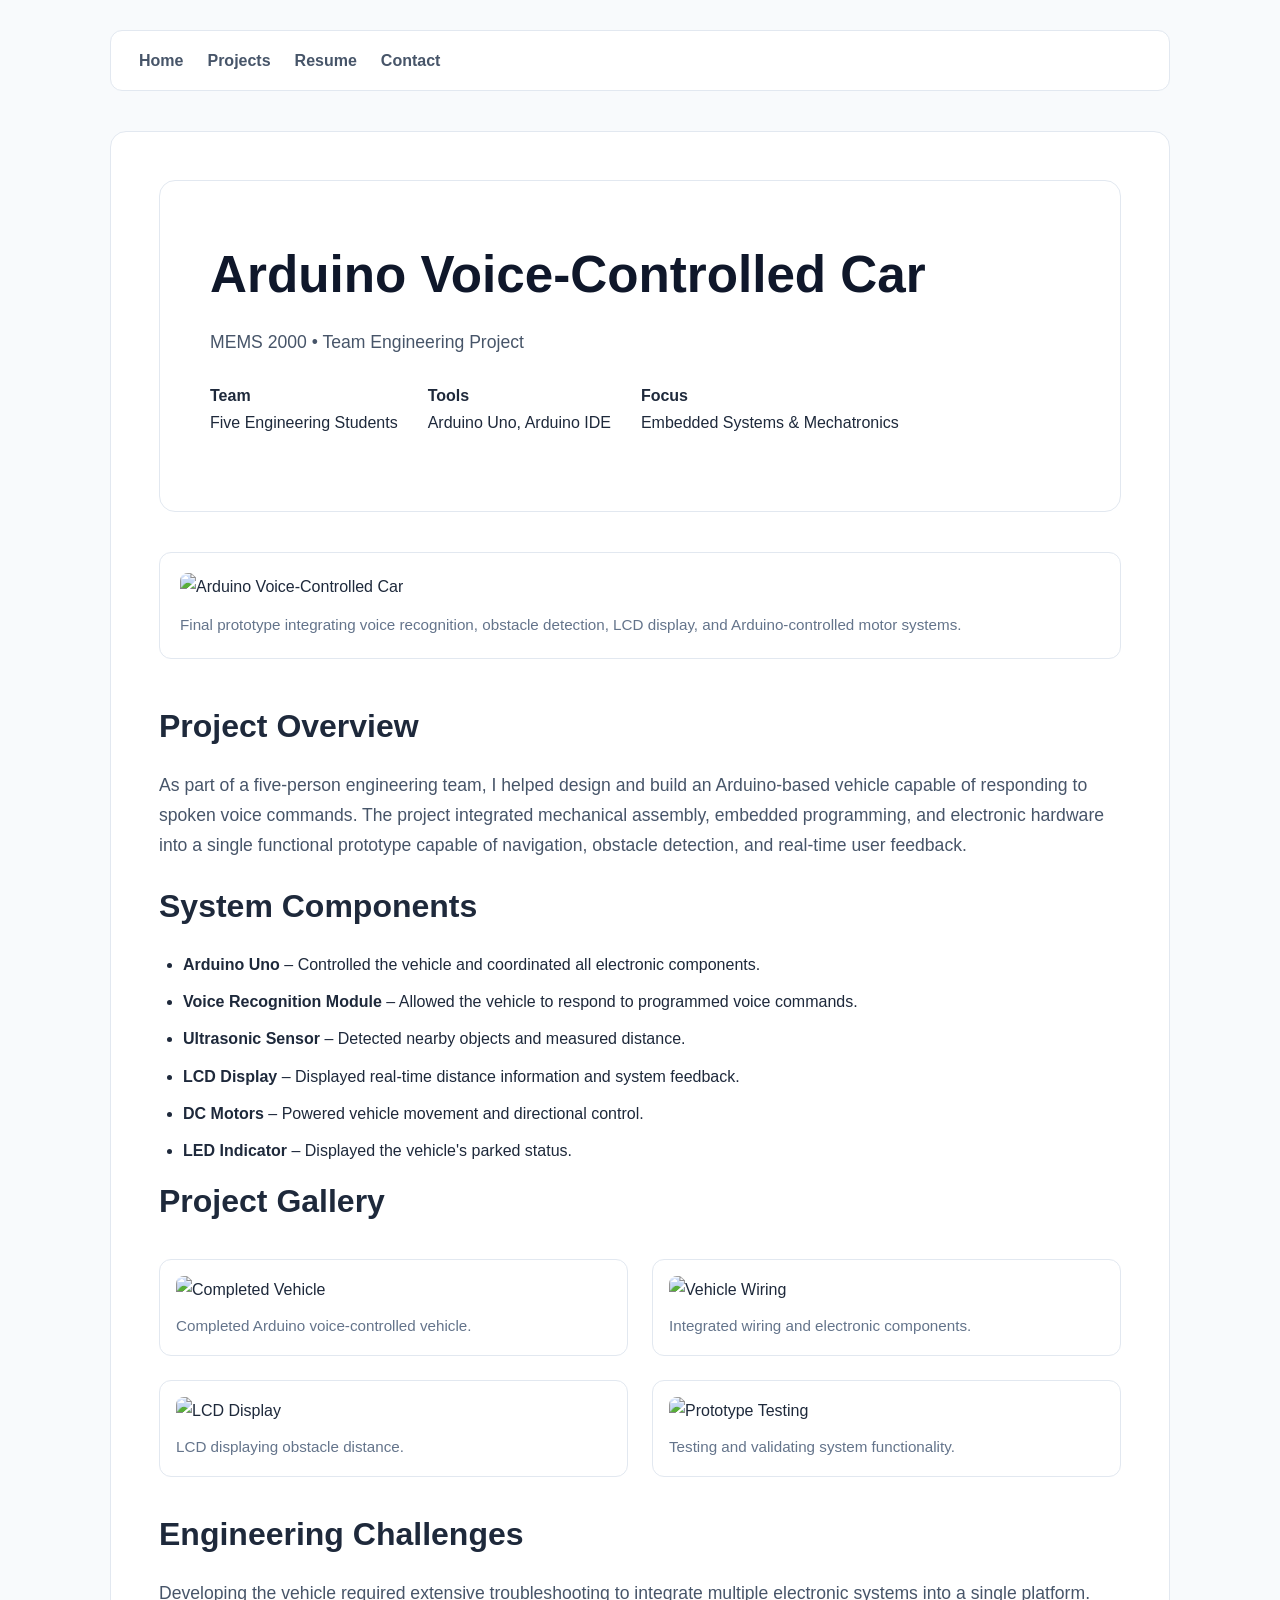
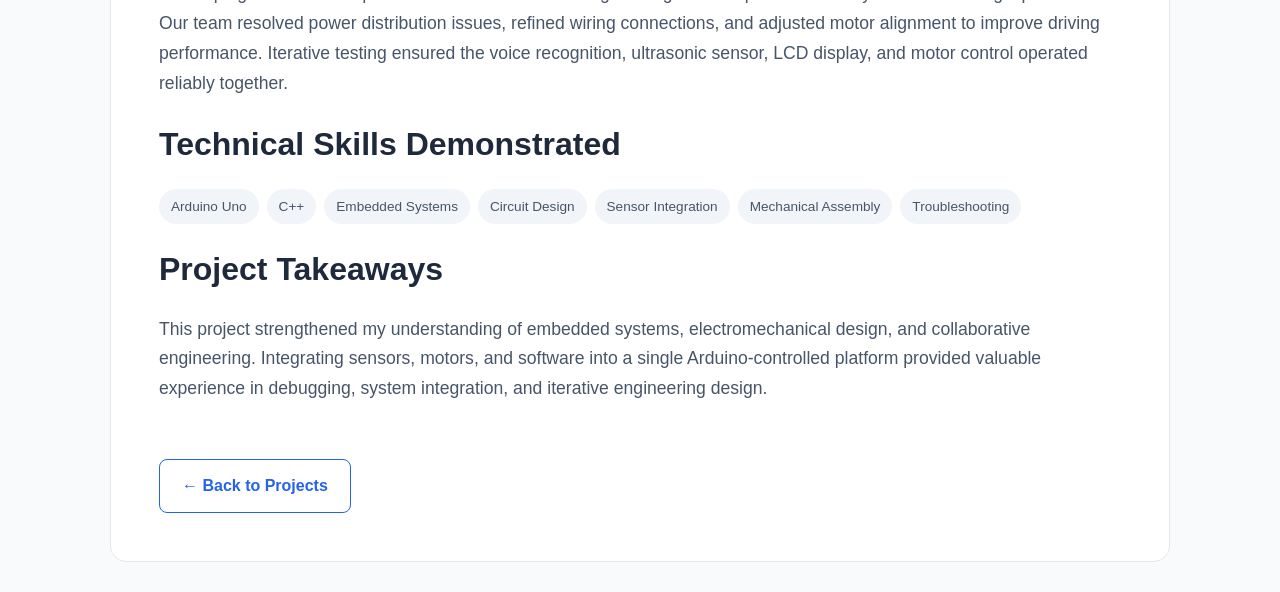
==== arduino-car.html @ a46de6d9 "Add Arduino Voice-Controlled Car project page This HTML file outlines the project details for an Ard" ====
<!DOCTYPE html>
<html lang="en">

<head>
    <meta charset="UTF-8">
    <meta name="viewport" content="width=device-width, initial-scale=1.0">
    <title>Arduino Voice-Controlled Car | Olivia Clemons</title>
    <link rel="stylesheet" href="style.css">
</head>

<body>

<nav>
    <a href="index.html">Home</a>
    <a href="projects.html">Projects</a>
    <a href="resume.html">Resume</a>
    <a href="contact.html">Contact</a>
</nav>

<main class="project-detail">

    <!-- Hero -->
    <section class="hero">

        <h1>Arduino Voice-Controlled Car</h1>

        <p class="subtitle">
            MEMS 2000 • Team Engineering Project
        </p>

        <div class="meta-grid">
            <div>
                <strong>Team</strong><br>
                Five Engineering Students
            </div>

            <div>
                <strong>Tools</strong><br>
                Arduino Uno, Arduino IDE
            </div>

            <div>
                <strong>Focus</strong><br>
                Embedded Systems & Mechatronics
            </div>
        </div>

    </section>

    <!-- Hero Image -->
    <figure class="project-media">
        <img src="images/arduino-car-full.jpg" alt="Arduino Voice-Controlled Car">

        <figcaption>
            Final prototype integrating voice recognition, obstacle detection,
            LCD display, and Arduino-controlled motor systems.
        </figcaption>
    </figure>

    <!-- Overview -->
    <section>

        <h2>Project Overview</h2>

        <p>
            As part of a five-person engineering team, I helped design and build an
            Arduino-based vehicle capable of responding to spoken voice commands.
            The project integrated mechanical assembly, embedded programming, and
            electronic hardware into a single functional prototype capable of
            navigation, obstacle detection, and real-time user feedback.
        </p>

    </section>

    <!-- Components -->

    <section>

        <h2>System Components</h2>

        <ul>
            <li><strong>Arduino Uno</strong> – Controlled the vehicle and coordinated all electronic components.</li>

            <li><strong>Voice Recognition Module</strong> – Allowed the vehicle to respond to programmed voice commands.</li>

            <li><strong>Ultrasonic Sensor</strong> – Detected nearby objects and measured distance.</li>

            <li><strong>LCD Display</strong> – Displayed real-time distance information and system feedback.</li>

            <li><strong>DC Motors</strong> – Powered vehicle movement and directional control.</li>

            <li><strong>LED Indicator</strong> – Displayed the vehicle's parked status.</li>

        </ul>

    </section>

    <!-- Gallery -->

    <section>

        <h2>Project Gallery</h2>

        <div class="project-gallery">

            <figure>
                <img src="images/car1.jpg" alt="Completed Vehicle">
                <figcaption>Completed Arduino voice-controlled vehicle.</figcaption>
            </figure>

            <figure>
                <img src="images/car2.jpg" alt="Vehicle Wiring">
                <figcaption>Integrated wiring and electronic components.</figcaption>
            </figure>

            <figure>
                <img src="images/car3.jpg" alt="LCD Display">
                <figcaption>LCD displaying obstacle distance.</figcaption>
            </figure>

            <figure>
                <img src="images/car4.jpg" alt="Prototype Testing">
                <figcaption>Testing and validating system functionality.</figcaption>
            </figure>

        </div>

    </section>

    <!-- Challenges -->

    <section>

        <h2>Engineering Challenges</h2>

        <p>
            Developing the vehicle required extensive troubleshooting to integrate
            multiple electronic systems into a single platform. Our team resolved
            power distribution issues, refined wiring connections, and adjusted motor
            alignment to improve driving performance. Iterative testing ensured the
            voice recognition, ultrasonic sensor, LCD display, and motor control
            operated reliably together.
        </p>

    </section>

    <!-- Skills -->

    <section>

        <h2>Technical Skills Demonstrated</h2>

        <div class="tags">

            <span class="tag">Arduino Uno</span>
            <span class="tag">C++</span>
            <span class="tag">Embedded Systems</span>
            <span class="tag">Circuit Design</span>
            <span class="tag">Sensor Integration</span>
            <span class="tag">Mechanical Assembly</span>
            <span class="tag">Troubleshooting</span>

        </div>

    </section>

    <!-- Takeaways -->

    <section>

        <h2>Project Takeaways</h2>

        <p>
            This project strengthened my understanding of embedded systems,
            electromechanical design, and collaborative engineering. Integrating
            sensors, motors, and software into a single Arduino-controlled platform
            provided valuable experience in debugging, system integration, and
            iterative engineering design.
        </p>

    </section>

    <br>

    <a class="button outline" href="projects.html">
        ← Back to Projects
    </a>

</main>

</body>
</html>
---- style.css ----
/* ==========================================
   Global Styles
========================================== */

* {
    margin: 0;
    padding: 0;
    box-sizing: border-box;
}

body {
    font-family: -apple-system, BlinkMacSystemFont, "Segoe UI", Roboto, Helvetica, Arial, sans-serif;
    background-color: #f8fafc;
    color: #1e293b;
    line-height: 1.7;
    max-width: 1100px;
    margin: 0 auto;
    padding: 30px 20px;
}

/* ==========================================
   Navigation
========================================== */

nav {
    display: flex;
    gap: 24px;
    align-items: center;
    background: white;
    border: 1px solid #e2e8f0;
    border-radius: 12px;
    padding: 16px 28px;
    margin-bottom: 40px;
}

nav a {
    text-decoration: none;
    color: #475569;
    font-weight: 600;
    transition: 0.2s;
}

nav a:hover,
nav a.active {
    color: #2563eb;
}

/* ==========================================
   Typography
========================================== */

h1 {
    font-size: 3.2rem;
    color: #0f172a;
    margin-bottom: 10px;
}

h2 {
    font-size: 2rem;
    color: #1e293b;
    margin-bottom: 18px;
}

p {
    font-size: 1.1rem;
    color: #475569;
    margin-bottom: 18px;
}

a {
    color: #2563eb;
}

/* ==========================================
   Buttons
========================================== */

.button {
    display: inline-block;
    padding: 12px 22px;
    border-radius: 8px;
    background: #2563eb;
    color: white;
    text-decoration: none;
    font-weight: 600;
    margin-right: 12px;
    margin-top: 10px;
    transition: 0.2s;
}

.button:hover {
    background: #1d4ed8;
    text-decoration: none;
}

.button.outline {
    background: white;
    color: #2563eb;
    border: 1px solid #2563eb;
}

.button.outline:hover {
    background: #eff6ff;
}

/* ==========================================
   Shared Card Layout
========================================== */

.hero,
.about,
.content-card {
    background: white;
    border: 1px solid #e2e8f0;
    border-radius: 16px;
    padding: 48px;
    margin-bottom: 40px;
}

/* ===== Hero ===== */

.hero {
    background: white;
    border: 1px solid #e2e8f0;
    border-radius: 16px;
    padding: 50px;
    margin-bottom: 40px;
}

.hero-content {
    display: grid;
    grid-template-columns: 1fr 280px;
    align-items: center;
    gap: 60px;
}

.hero-text h1 {
    font-size: 3.5rem;
    margin-bottom: 8px;
}

.hero-text h2 {
    color: #2563eb;
    margin-bottom: 10px;
}

.hero-text p {
    margin-bottom: 24px;
}

.hero-buttons {
    display: flex;
    gap: 15px;
    margin-top: 20px;
}

.hero-image {
    display: flex;
    justify-content: center;
    align-items: center;
}

.hero-image img {
    width: 260px;
    height: 260px;
    object-fit: cover;
    border-radius: 16px;       /* square with rounded corners */
    border: 4px solid white;
    box-shadow: 0 12px 30px rgba(0,0,0,.15);
}

/* ==========================================
   About
========================================== */

.about h2 {
    margin-top: 0;
}

/* ==========================================
   Skills
========================================== */

.skills-list {
    list-style: none;
    padding: 0;
}

.skills-list li {
    background: white;
    border: 1px solid #e2e8f0;
    border-radius: 10px;
    padding: 18px 22px;
    margin-bottom: 16px;
    font-size: 1.05rem;
}

/* ==========================================
   Projects
========================================== */

.projects-container {
    display: grid;
    grid-template-columns: repeat(auto-fit, minmax(330px, 1fr));
    gap: 24px;
}

.project-card {
    background: white;
    border: 1px solid #e2e8f0;
    border-radius: 14px;
    overflow: hidden;
    transition: .2s;
}

.project-card:hover {
    transform: translateY(-4px);
    border-color: #2563eb;
    box-shadow: 0 8px 20px rgba(0,0,0,.08);
}

.project-image img {
    width: 100%;
    display: block;
}

.project-content {
    padding: 24px;
}

.project-content h2 {
    font-size: 1.5rem;
    margin-top: 0;
}

.badge {
    display: inline-block;
    background: #dbeafe;
    color: #1d4ed8;
    padding: 5px 10px;
    border-radius: 20px;
    font-size: .8rem;
    font-weight: 600;
    margin-bottom: 12px;
}

.tags {
    display: flex;
    flex-wrap: wrap;
    gap: 8px;
    margin: 18px 0;
}

.tags span,
.tag {
    background: #f1f5f9;
    color: #475569;
    padding: 6px 12px;
    border-radius: 20px;
    font-size: .85rem;
    font-weight: 500;
}

/* ==========================================
   Project Detail
========================================== */

.project-detail {
    background: white;
    border: 1px solid #e2e8f0;
    border-radius: 16px;
    padding: 48px;
}

.meta-grid {
    display: flex;
    flex-wrap: wrap;
    gap: 30px;
    margin: 24px 0;
}

.project-media {
    margin: 40px 0;
    background: white;
    border: 1px solid #e2e8f0;
    border-radius: 12px;
    padding: 20px;
}

.project-media img {
    width: 100%;
    border-radius: 8px;
}

.project-media figcaption {
    margin-top: 12px;
    color: #64748b;
    font-size: .95rem;
}

/* ==========================================
   Gallery
========================================== */

.project-gallery {
    display: grid;
    grid-template-columns: repeat(auto-fit, minmax(320px,1fr));
    gap: 24px;
    margin: 30px 0;
}

.project-gallery figure {
    background: white;
    border: 1px solid #e2e8f0;
    border-radius: 12px;
    padding: 16px;
}

.project-gallery img {
    width: 100%;
    border-radius: 8px;
}

.project-gallery figcaption {
    margin-top: 10px;
    color: #64748b;
    font-size: .95rem;
}

/* ==========================================
   Resume
========================================== */

iframe {
    width: 100%;
    height: 900px;
    border: 1px solid #e2e8f0;
    border-radius: 12px;
}

/* ==========================================
   Lists
========================================== */

ul {
    padding-left: 24px;
}

li {
    margin-bottom: 10px;
}

/* ==========================================
   Mobile
========================================== */

@media (max-width: 768px) {

    body {
        padding: 20px 15px;
    }

    nav {
        justify-content: center;
        flex-wrap: wrap;
    }

    .hero-content {
        flex-direction: column-reverse;
        text-align: center;
    }

    .hero-image img {
        width: 180px;
        height: 180px;
    }

    h1 {
        font-size: 2.4rem;
    }

    h2 {
        font-size: 1.6rem;
    }

    .hero,
    .about,
    .content-card,
    .project-detail {
        padding: 30px;
    }
}
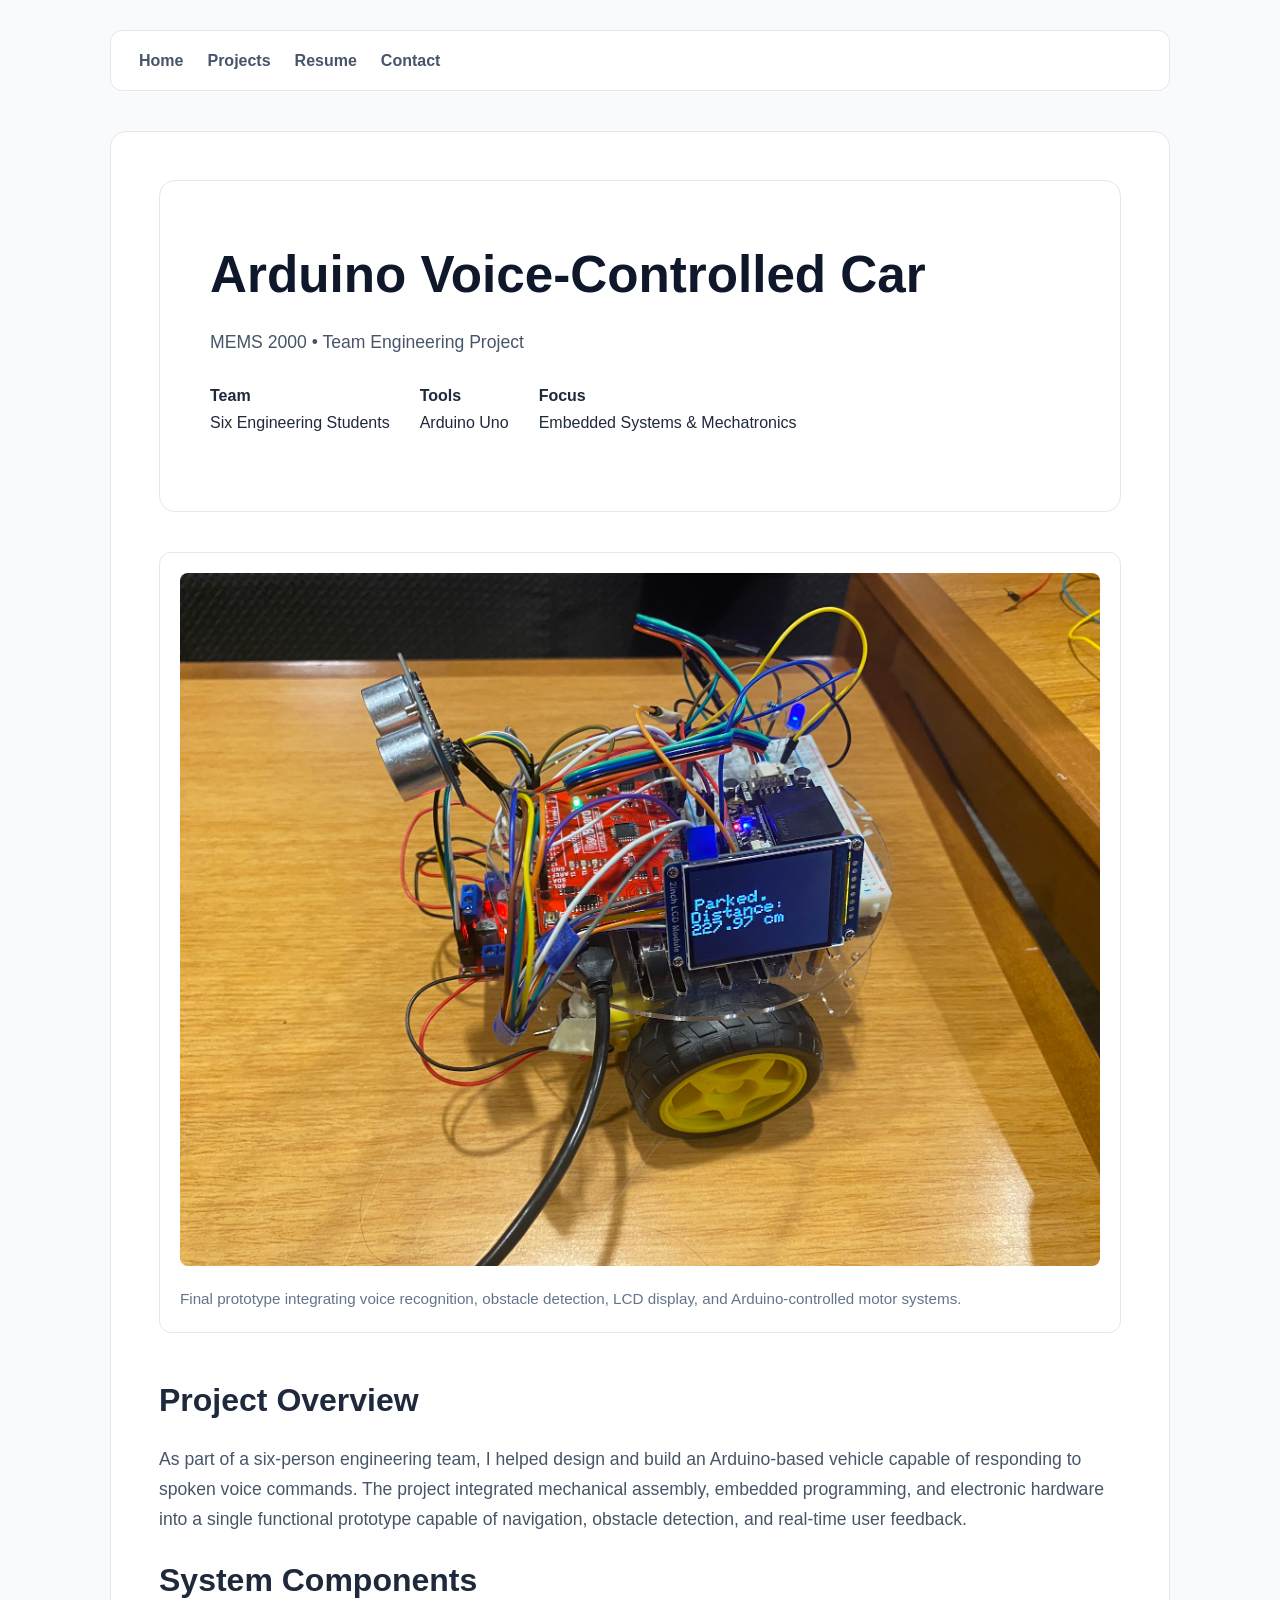
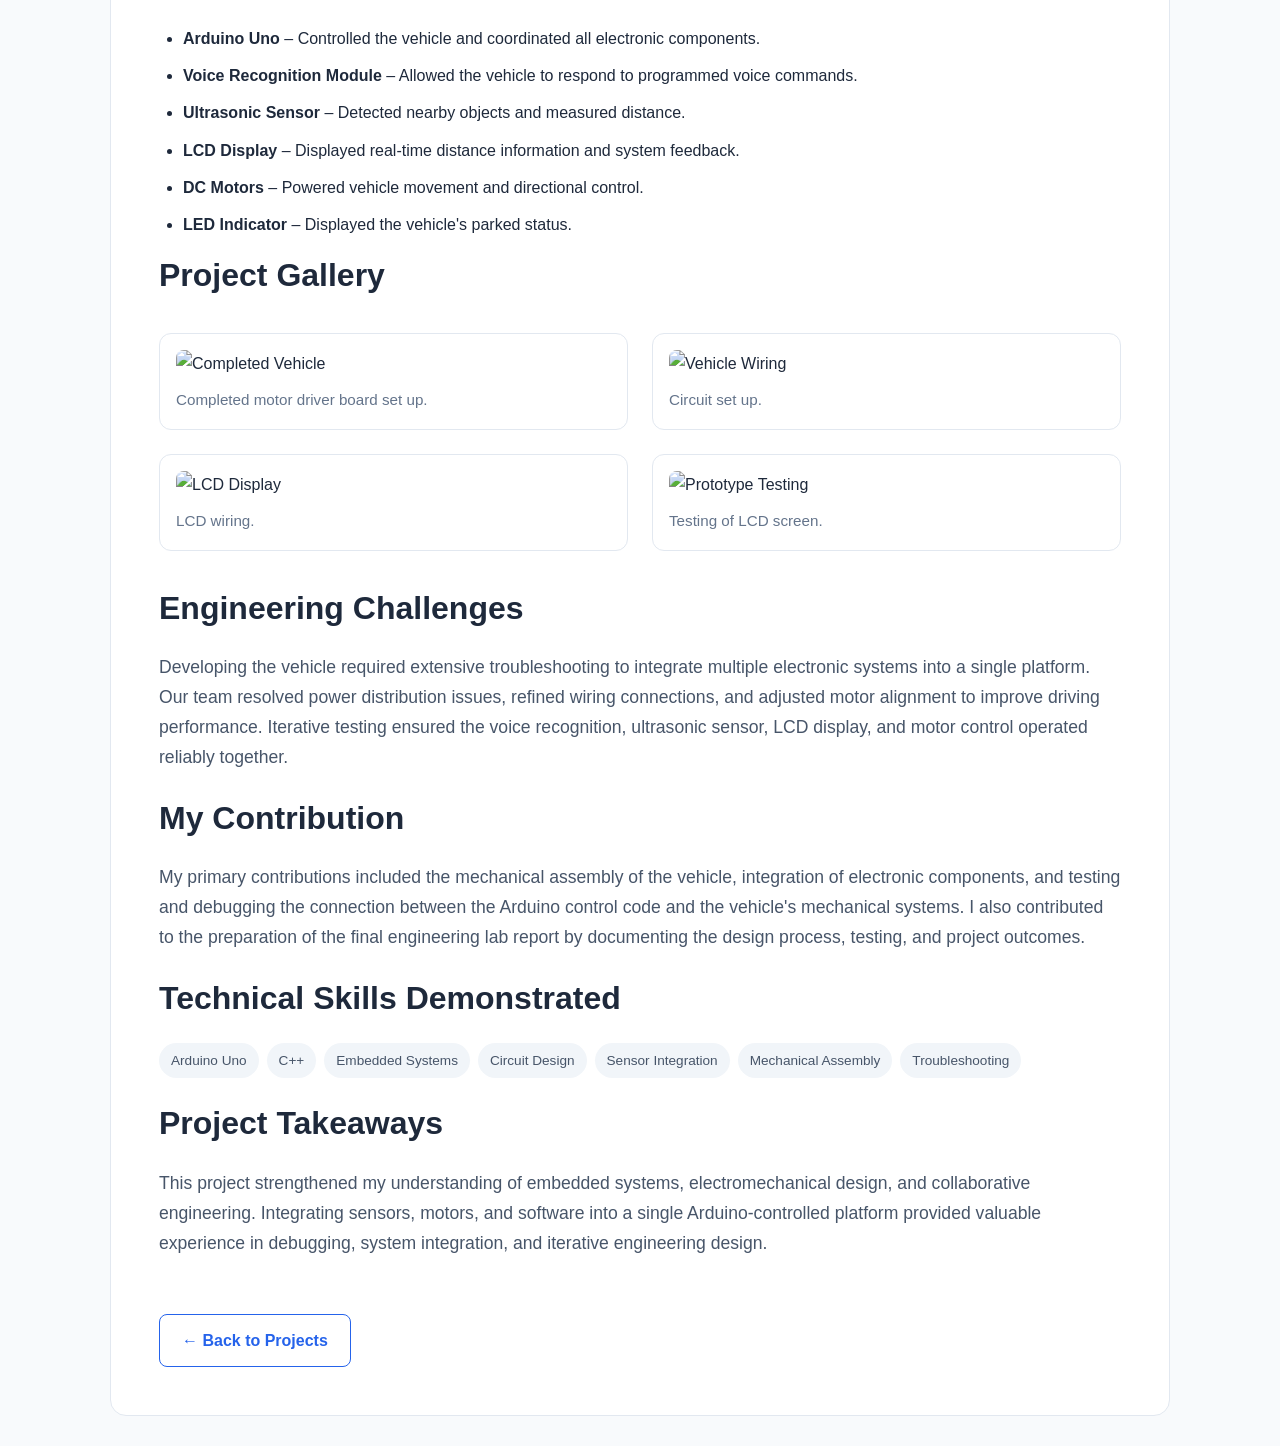
==== commit 15d0be31: "Revise project details and add contribution section Updated team size, tools, and project details. A" ====
--- a/arduino-car.html
+++ b/arduino-car.html
@@ -31,12 +31,12 @@
         <div class="meta-grid">
             <div>
                 <strong>Team</strong><br>
-                Five Engineering Students
+                Six Engineering Students
             </div>
 
             <div>
                 <strong>Tools</strong><br>
-                Arduino Uno, Arduino IDE
+                Arduino Uno
             </div>
 
             <div>
@@ -49,7 +49,7 @@
 
     <!-- Hero Image -->
     <figure class="project-media">
-        <img src="images/arduino-car-full.jpg" alt="Arduino Voice-Controlled Car">
+        <img src="images/arduino-car-thumb.jpg" alt="Arduino Voice-Controlled Car">
 
         <figcaption>
             Final prototype integrating voice recognition, obstacle detection,
@@ -63,7 +63,7 @@
         <h2>Project Overview</h2>
 
         <p>
-            As part of a five-person engineering team, I helped design and build an
+            As part of a six-person engineering team, I helped design and build an
             Arduino-based vehicle capable of responding to spoken voice commands.
             The project integrated mechanical assembly, embedded programming, and
             electronic hardware into a single functional prototype capable of
@@ -105,22 +105,22 @@
 
             <figure>
                 <img src="images/car1.jpg" alt="Completed Vehicle">
-                <figcaption>Completed Arduino voice-controlled vehicle.</figcaption>
+                <figcaption>Completed motor driver board set up.</figcaption>
             </figure>
 
             <figure>
                 <img src="images/car2.jpg" alt="Vehicle Wiring">
-                <figcaption>Integrated wiring and electronic components.</figcaption>
+                <figcaption>Circuit set up.</figcaption>
             </figure>
 
             <figure>
                 <img src="images/car3.jpg" alt="LCD Display">
-                <figcaption>LCD displaying obstacle distance.</figcaption>
+                <figcaption>LCD wiring.</figcaption>
             </figure>
 
             <figure>
                 <img src="images/car4.jpg" alt="Prototype Testing">
-                <figcaption>Testing and validating system functionality.</figcaption>
+                <figcaption>Testing of LCD screen.</figcaption>
             </figure>
 
         </div>
@@ -140,6 +140,20 @@
             alignment to improve driving performance. Iterative testing ensured the
             voice recognition, ultrasonic sensor, LCD display, and motor control
             operated reliably together.
+        </p>
+
+    </section>
+
+     <section>
+
+        <h2>My Contribution</h2>
+
+        <p>
+            My primary contributions included the mechanical assembly of the vehicle, 
+            integration of electronic components, and testing and debugging the connection 
+            between the Arduino control code and the vehicle's mechanical systems. I also contributed
+            to the preparation of the final engineering lab report by documenting the design process, 
+            testing, and project outcomes.
         </p>
 
     </section>
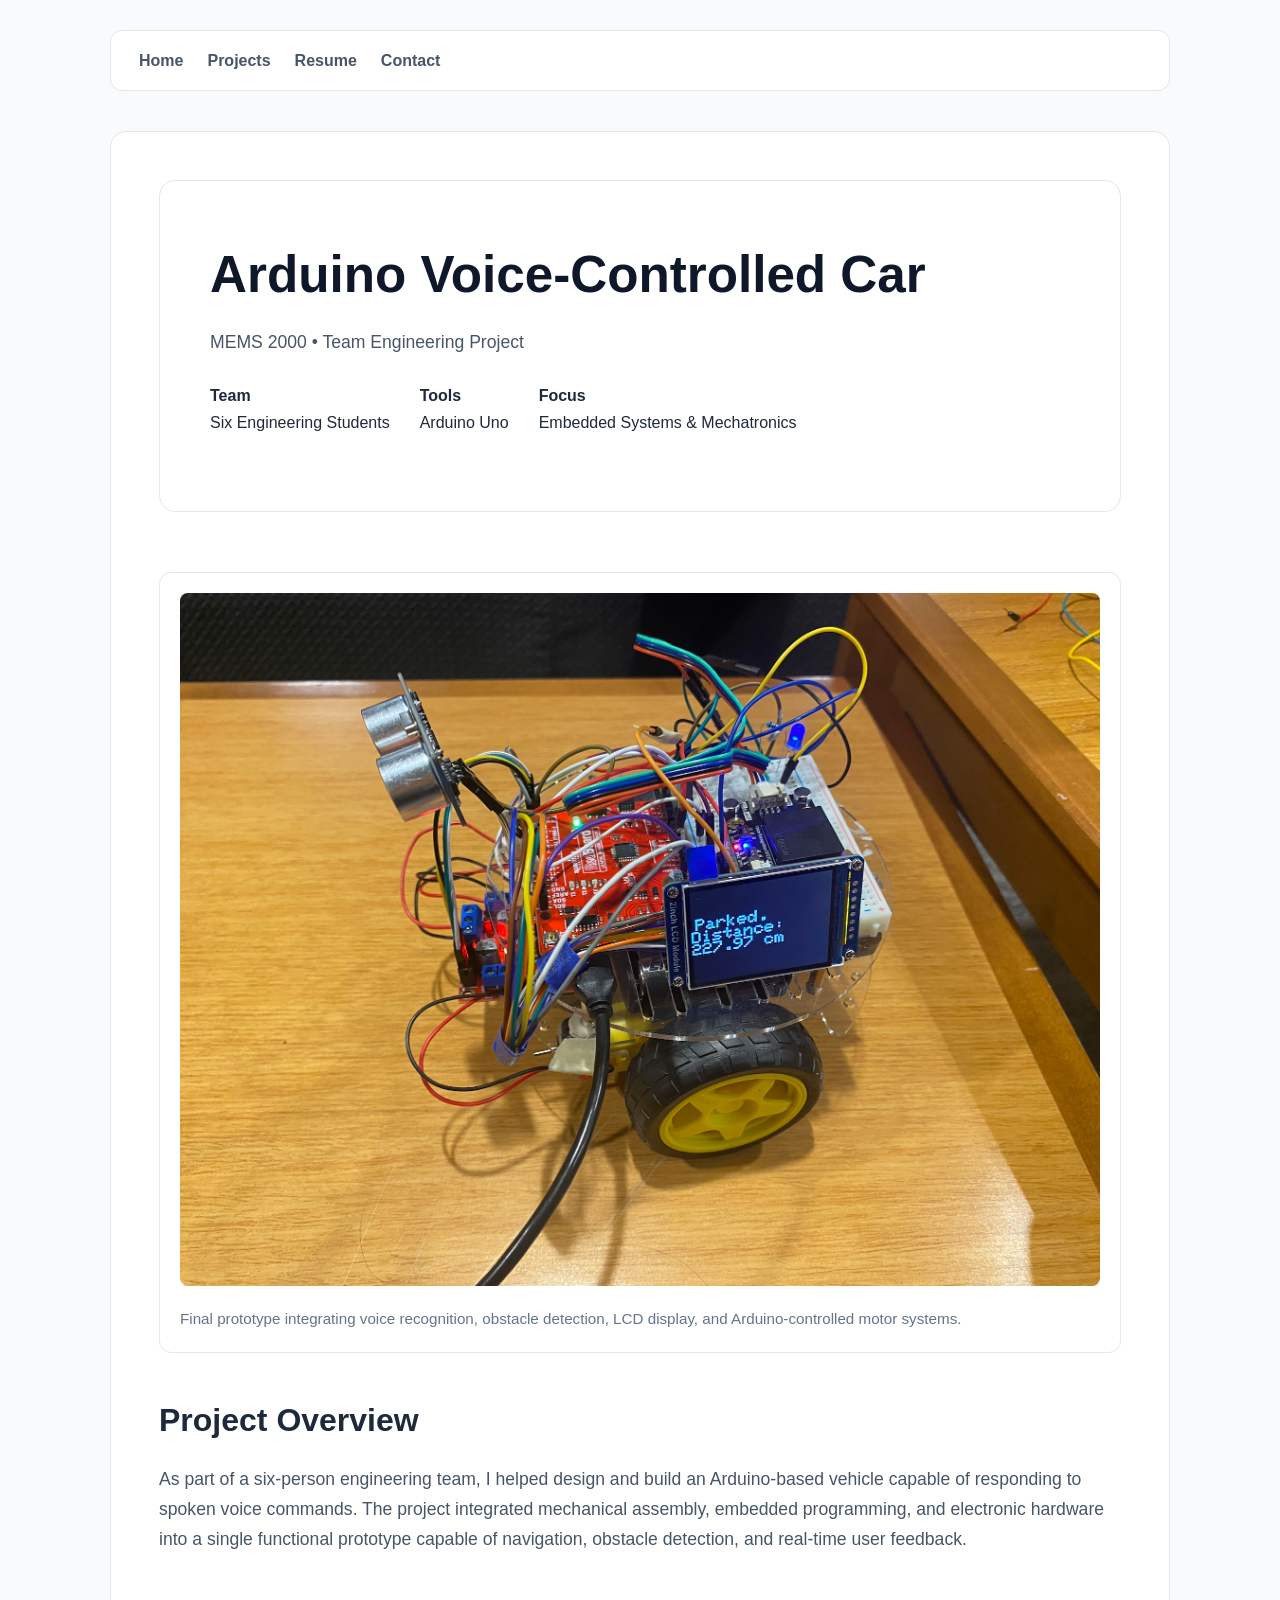
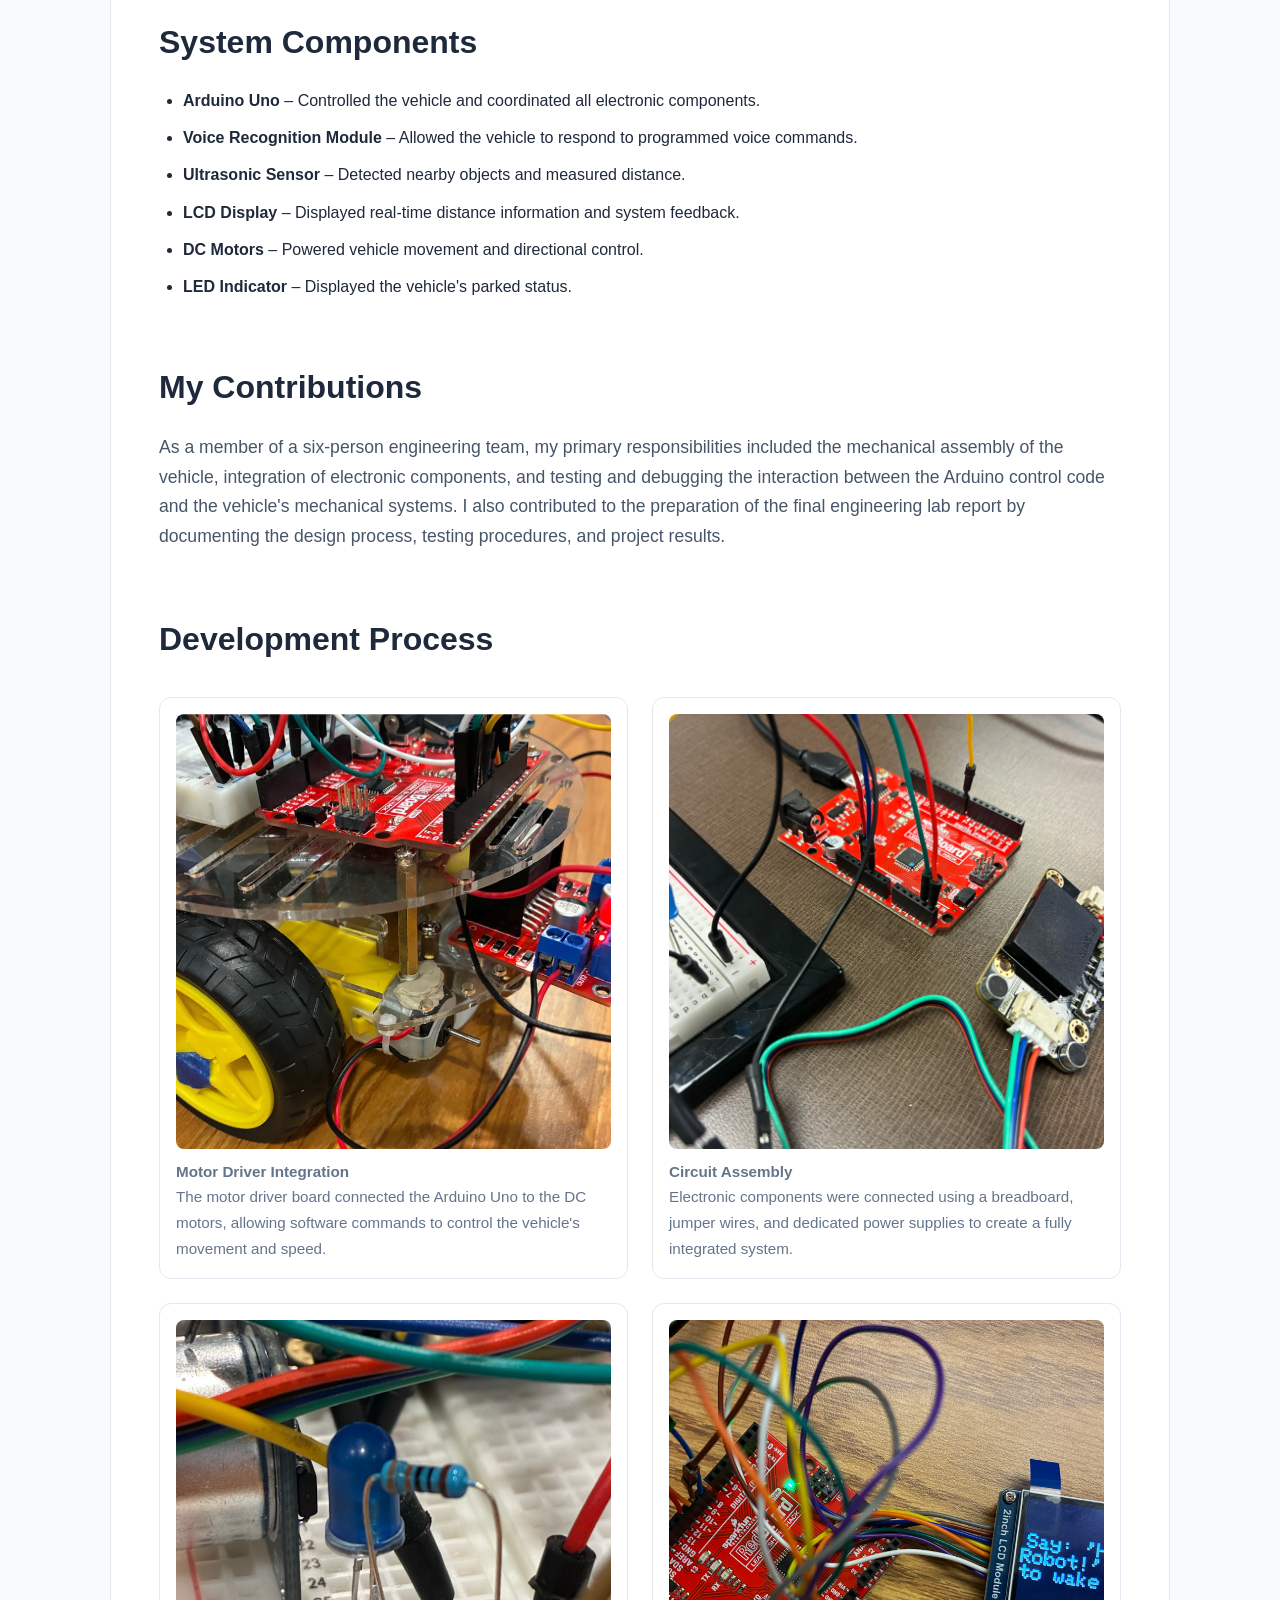
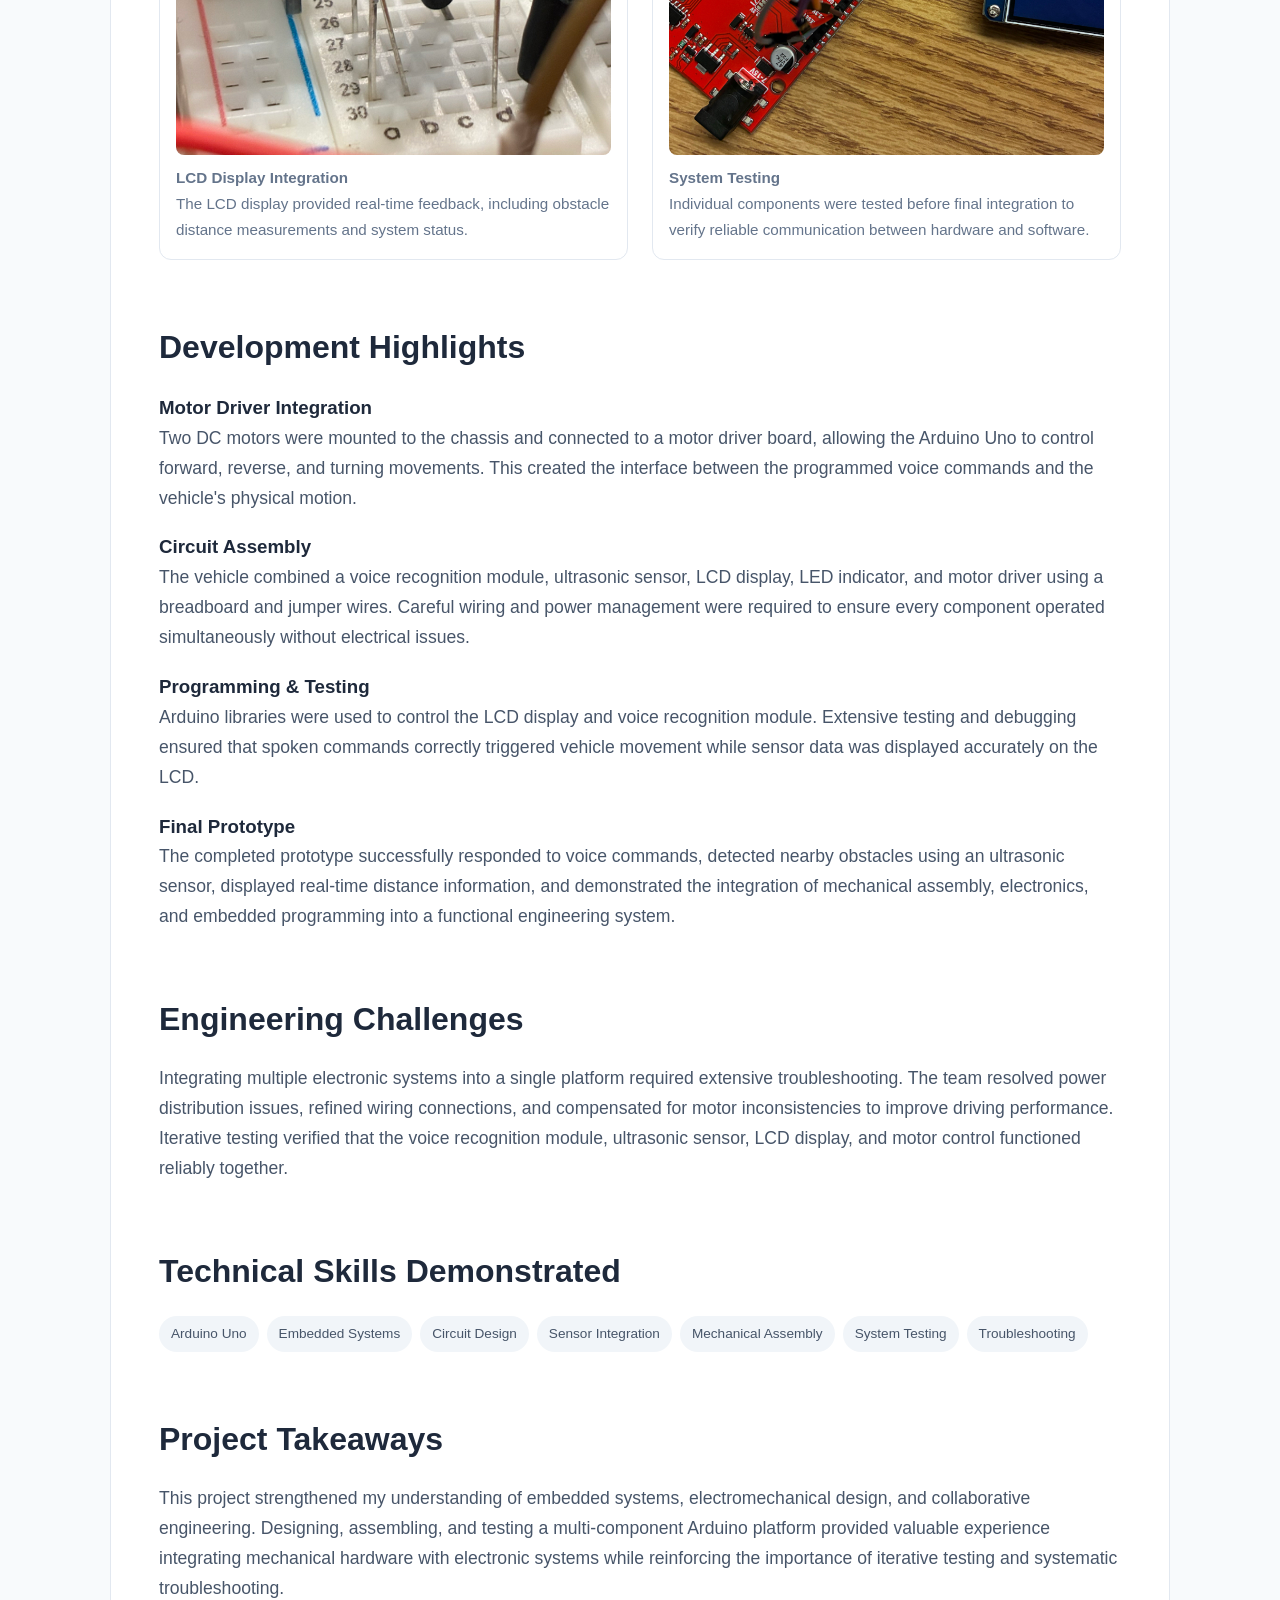
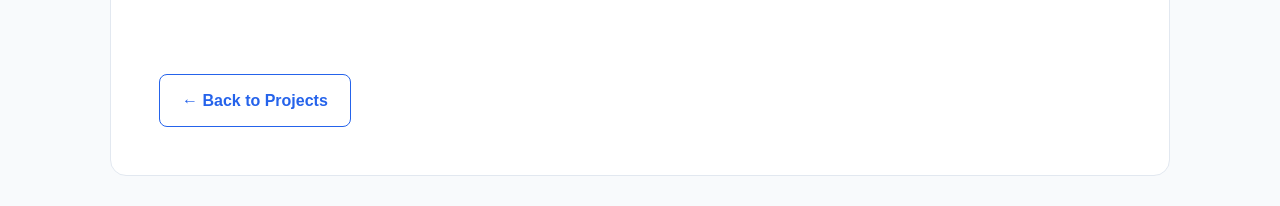
==== commit 587fbd80: "Revise project section to highlight contributions Updated the project details to reflect contributio" ====
--- a/arduino-car.html
+++ b/arduino-car.html
@@ -95,112 +95,171 @@
 
     </section>
 
-    <!-- Gallery -->
-
-    <section>
-
-        <h2>Project Gallery</h2>
-
-        <div class="project-gallery">
-
-            <figure>
-                <img src="images/car1.jpg" alt="Completed Vehicle">
-                <figcaption>Completed motor driver board set up.</figcaption>
-            </figure>
-
-            <figure>
-                <img src="images/car2.jpg" alt="Vehicle Wiring">
-                <figcaption>Circuit set up.</figcaption>
-            </figure>
-
-            <figure>
-                <img src="images/car3.jpg" alt="LCD Display">
-                <figcaption>LCD wiring.</figcaption>
-            </figure>
-
-            <figure>
-                <img src="images/car4.jpg" alt="Prototype Testing">
-                <figcaption>Testing of LCD screen.</figcaption>
-            </figure>
-
-        </div>
-
-    </section>
-
-    <!-- Challenges -->
-
-    <section>
-
-        <h2>Engineering Challenges</h2>
-
-        <p>
-            Developing the vehicle required extensive troubleshooting to integrate
-            multiple electronic systems into a single platform. Our team resolved
-            power distribution issues, refined wiring connections, and adjusted motor
-            alignment to improve driving performance. Iterative testing ensured the
-            voice recognition, ultrasonic sensor, LCD display, and motor control
-            operated reliably together.
-        </p>
-
-    </section>
-
-     <section>
-
-        <h2>My Contribution</h2>
-
-        <p>
-            My primary contributions included the mechanical assembly of the vehicle, 
-            integration of electronic components, and testing and debugging the connection 
-            between the Arduino control code and the vehicle's mechanical systems. I also contributed
-            to the preparation of the final engineering lab report by documenting the design process, 
-            testing, and project outcomes.
-        </p>
-
-    </section>
-
-    <!-- Skills -->
-
-    <section>
-
-        <h2>Technical Skills Demonstrated</h2>
-
-        <div class="tags">
-
-            <span class="tag">Arduino Uno</span>
-            <span class="tag">C++</span>
-            <span class="tag">Embedded Systems</span>
-            <span class="tag">Circuit Design</span>
-            <span class="tag">Sensor Integration</span>
-            <span class="tag">Mechanical Assembly</span>
-            <span class="tag">Troubleshooting</span>
-
-        </div>
-
-    </section>
-
-    <!-- Takeaways -->
-
-    <section>
-
-        <h2>Project Takeaways</h2>
-
-        <p>
-            This project strengthened my understanding of embedded systems,
-            electromechanical design, and collaborative engineering. Integrating
-            sensors, motors, and software into a single Arduino-controlled platform
-            provided valuable experience in debugging, system integration, and
-            iterative engineering design.
-        </p>
-
-    </section>
-
-    <br>
-
-    <a class="button outline" href="projects.html">
-        ← Back to Projects
-    </a>
-
-</main>
-
-</body>
-</html>
+   <!-- My Contribution -->
+
+<section>
+
+    <h2>My Contributions</h2>
+
+    <p>
+        As a member of a six-person engineering team, my primary responsibilities included
+        the mechanical assembly of the vehicle, integration of electronic components, and
+        testing and debugging the interaction between the Arduino control code and the
+        vehicle's mechanical systems. I also contributed to the preparation of the final
+        engineering lab report by documenting the design process, testing procedures,
+        and project results.
+    </p>
+
+</section>
+
+
+<!-- Development Process -->
+
+<section>
+
+    <h2>Development Process</h2>
+
+    <div class="project-gallery">
+
+        <figure>
+            <img src="images/car1.jpg" alt="Motor Driver Board">
+            <figcaption>
+                <strong>Motor Driver Integration</strong><br>
+                The motor driver board connected the Arduino Uno to the DC motors,
+                allowing software commands to control the vehicle's movement and speed.
+            </figcaption>
+        </figure>
+
+        <figure>
+            <img src="images/car2.jpg" alt="Circuit Assembly">
+            <figcaption>
+                <strong>Circuit Assembly</strong><br>
+                Electronic components were connected using a breadboard, jumper wires,
+                and dedicated power supplies to create a fully integrated system.
+            </figcaption>
+        </figure>
+
+        <figure>
+            <img src="images/car3.jpg" alt="LCD Wiring">
+            <figcaption>
+                <strong>LCD Display Integration</strong><br>
+                The LCD display provided real-time feedback, including obstacle distance
+                measurements and system status.
+            </figcaption>
+        </figure>
+
+        <figure>
+            <img src="images/car4.jpg" alt="System Testing">
+            <figcaption>
+                <strong>System Testing</strong><br>
+                Individual components were tested before final integration to verify
+                reliable communication between hardware and software.
+            </figcaption>
+        </figure>
+
+    </div>
+
+</section>
+
+
+<!-- Development Highlights -->
+
+<section>
+
+    <h2>Development Highlights</h2>
+
+    <h3>Motor Driver Integration</h3>
+
+    <p>
+        Two DC motors were mounted to the chassis and connected to a motor driver board,
+        allowing the Arduino Uno to control forward, reverse, and turning movements.
+        This created the interface between the programmed voice commands and the vehicle's
+        physical motion.
+    </p>
+
+    <h3>Circuit Assembly</h3>
+
+    <p>
+        The vehicle combined a voice recognition module, ultrasonic sensor, LCD display,
+        LED indicator, and motor driver using a breadboard and jumper wires. Careful
+        wiring and power management were required to ensure every component operated
+        simultaneously without electrical issues.
+    </p>
+
+    <h3>Programming & Testing</h3>
+
+    <p>
+        Arduino libraries were used to control the LCD display and voice recognition
+        module. Extensive testing and debugging ensured that spoken commands correctly
+        triggered vehicle movement while sensor data was displayed accurately on the LCD.
+    </p>
+
+    <h3>Final Prototype</h3>
+
+    <p>
+        The completed prototype successfully responded to voice commands, detected nearby
+        obstacles using an ultrasonic sensor, displayed real-time distance information,
+        and demonstrated the integration of mechanical assembly, electronics, and
+        embedded programming into a functional engineering system.
+    </p>
+
+</section>
+
+
+<!-- Engineering Challenges -->
+
+<section>
+
+    <h2>Engineering Challenges</h2>
+
+    <p>
+        Integrating multiple electronic systems into a single platform required extensive
+        troubleshooting. The team resolved power distribution issues, refined wiring
+        connections, and compensated for motor inconsistencies to improve driving
+        performance. Iterative testing verified that the voice recognition module,
+        ultrasonic sensor, LCD display, and motor control functioned reliably together.
+    </p>
+
+</section>
+
+
+<!-- Technical Skills -->
+
+<section>
+
+    <h2>Technical Skills Demonstrated</h2>
+
+    <div class="tags">
+
+        <span class="tag">Arduino Uno</span>
+        <span class="tag">Embedded Systems</span>
+        <span class="tag">Circuit Design</span>
+        <span class="tag">Sensor Integration</span>
+        <span class="tag">Mechanical Assembly</span>
+        <span class="tag">System Testing</span>
+        <span class="tag">Troubleshooting</span>
+
+    </div>
+
+</section>
+
+
+<!-- Project Takeaways -->
+
+<section>
+
+    <h2>Project Takeaways</h2>
+
+    <p>
+        This project strengthened my understanding of embedded systems, electromechanical
+        design, and collaborative engineering. Designing, assembling, and testing a
+        multi-component Arduino platform provided valuable experience integrating
+        mechanical hardware with electronic systems while reinforcing the importance of
+        iterative testing and systematic troubleshooting.
+    </p>
+
+</section>
+
+<a class="button outline" href="projects.html">
+    ← Back to Projects
+</a>
--- a/style.css
+++ b/style.css
@@ -308,17 +308,25 @@
     gap: 24px;
     margin: 30px 0;
 }
-
+.project-detail section {
+    margin-bottom: 60px;
+}
 .project-gallery figure {
     background: white;
     border: 1px solid #e2e8f0;
     border-radius: 12px;
     padding: 16px;
+    display: flex;
+    flex-direction: column;
+    height: 100%;
 }
 
 .project-gallery img {
     width: 100%;
+    aspect-ratio: 1 / 1;
+    object-fit: cover;
     border-radius: 8px;
+    display: block;
 }
 
 .project-gallery figcaption {
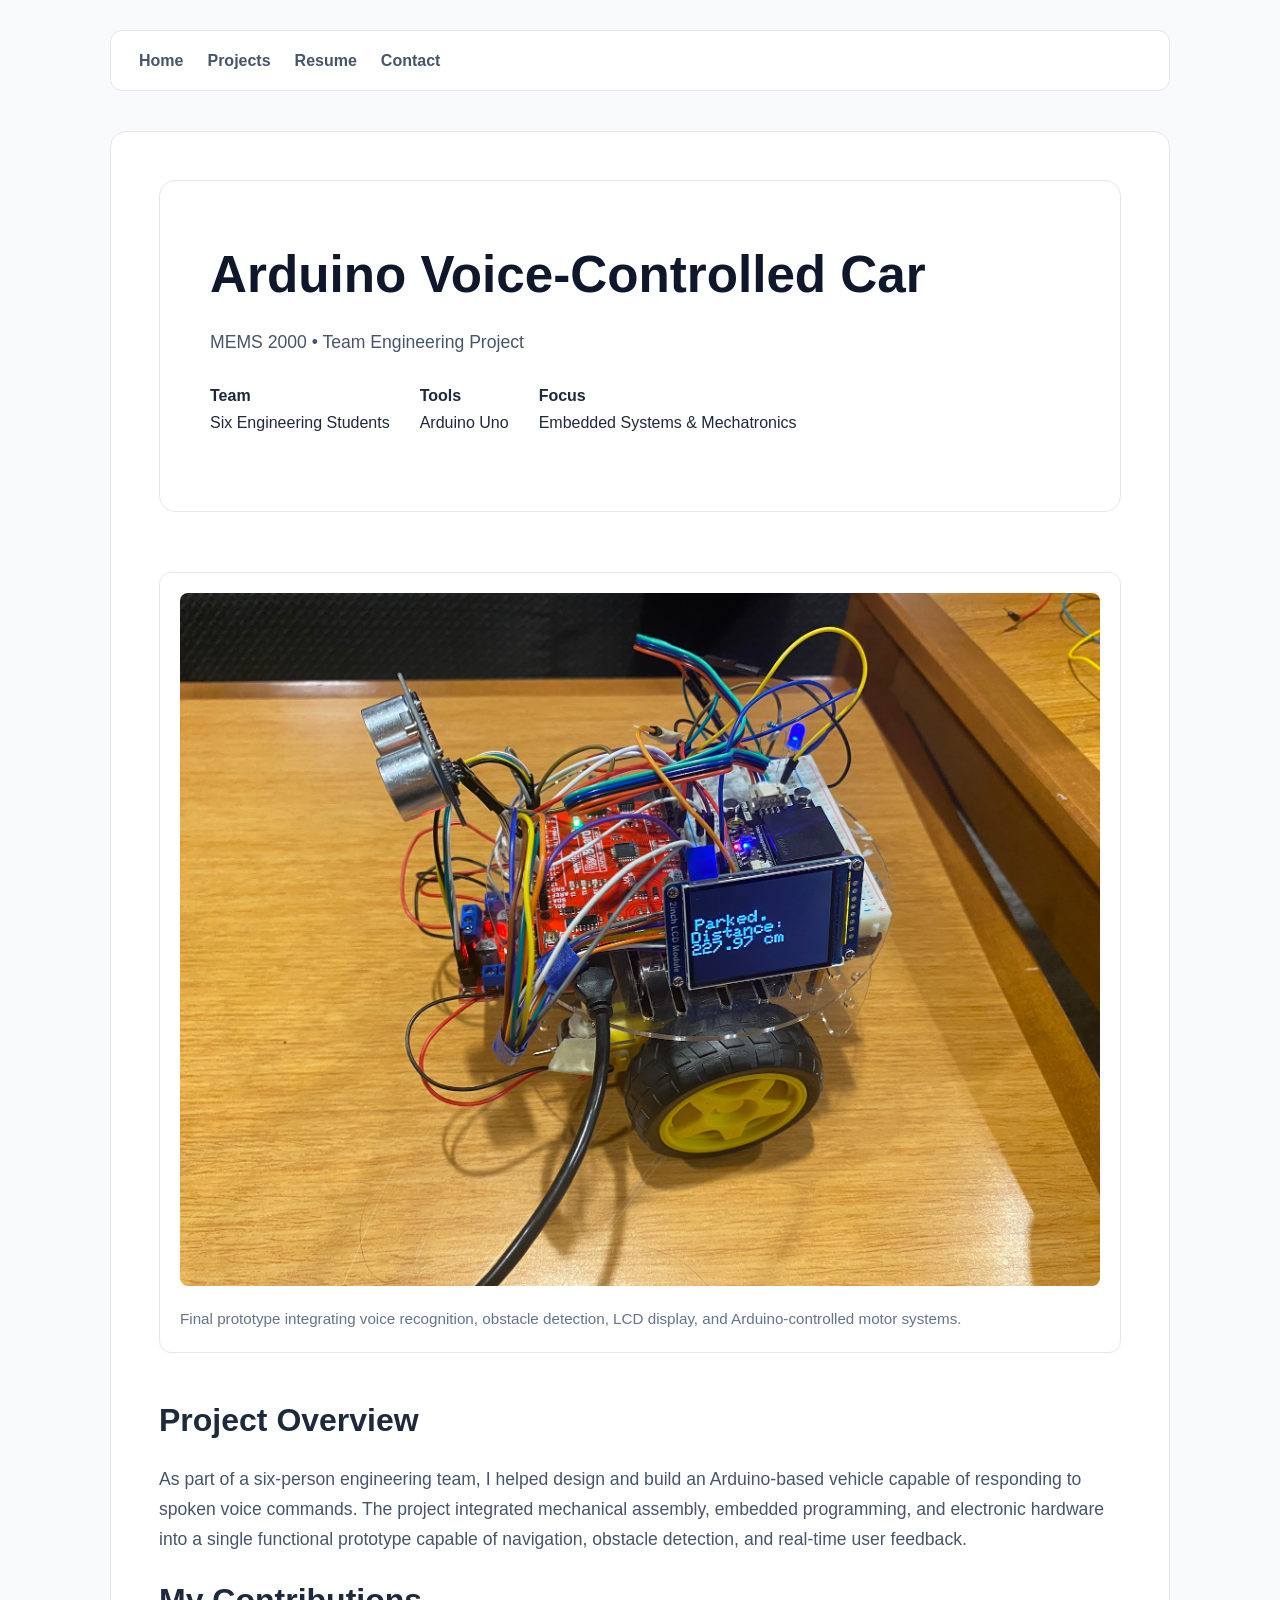
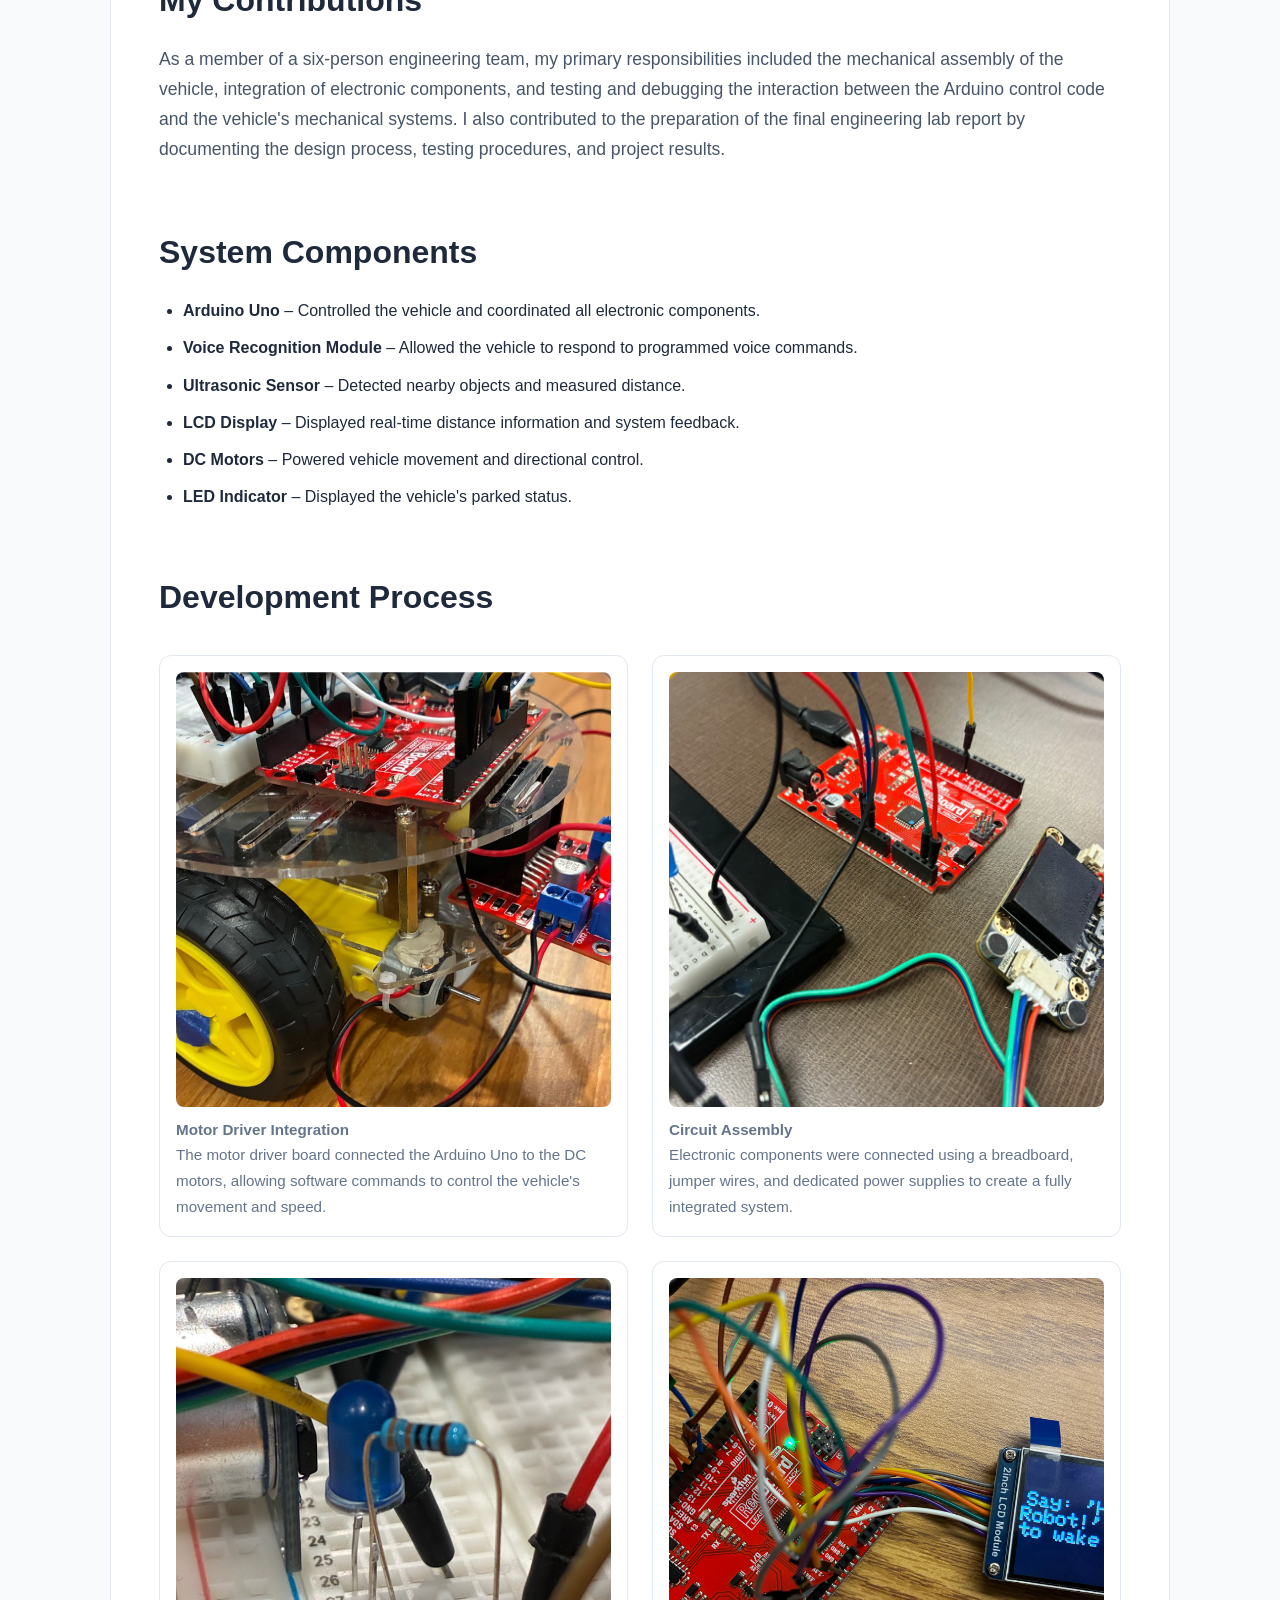
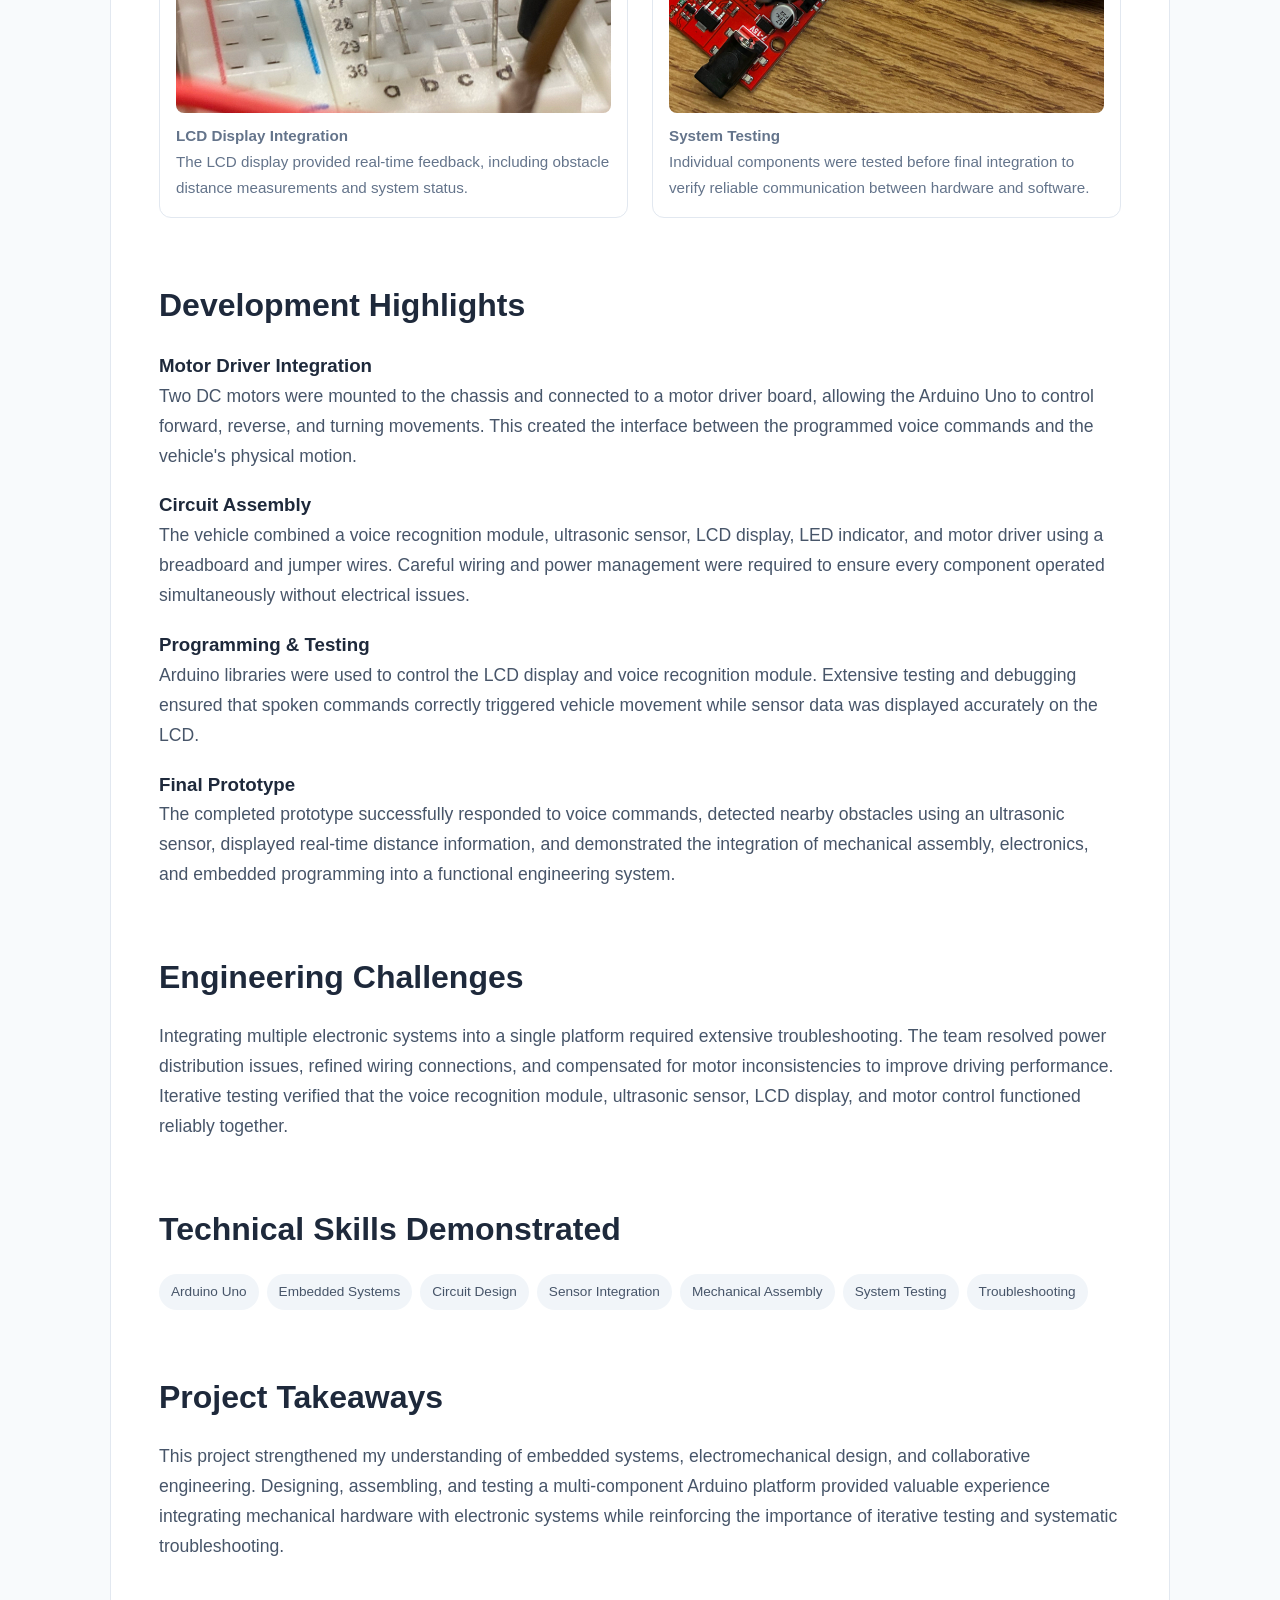
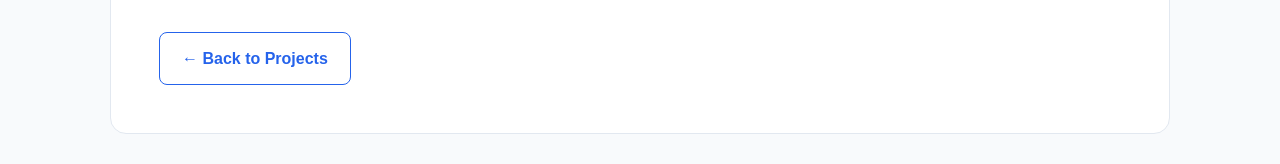
==== commit aa113e6c: "Document personal contributions in arduino-car.html Added a section detailing personal contributions" ====
--- a/arduino-car.html
+++ b/arduino-car.html
@@ -70,31 +70,7 @@
             navigation, obstacle detection, and real-time user feedback.
         </p>
 
-    </section>
-
-    <!-- Components -->
-
-    <section>
-
-        <h2>System Components</h2>
-
-        <ul>
-            <li><strong>Arduino Uno</strong> – Controlled the vehicle and coordinated all electronic components.</li>
-
-            <li><strong>Voice Recognition Module</strong> – Allowed the vehicle to respond to programmed voice commands.</li>
-
-            <li><strong>Ultrasonic Sensor</strong> – Detected nearby objects and measured distance.</li>
-
-            <li><strong>LCD Display</strong> – Displayed real-time distance information and system feedback.</li>
-
-            <li><strong>DC Motors</strong> – Powered vehicle movement and directional control.</li>
-
-            <li><strong>LED Indicator</strong> – Displayed the vehicle's parked status.</li>
-
-        </ul>
-
-    </section>
-
+  
    <!-- My Contribution -->
 
 <section>
@@ -111,6 +87,32 @@
     </p>
 
 </section>
+
+  </section>
+
+    <!-- Components -->
+
+    <section>
+
+        <h2>System Components</h2>
+
+        <ul>
+            <li><strong>Arduino Uno</strong> – Controlled the vehicle and coordinated all electronic components.</li>
+
+            <li><strong>Voice Recognition Module</strong> – Allowed the vehicle to respond to programmed voice commands.</li>
+
+            <li><strong>Ultrasonic Sensor</strong> – Detected nearby objects and measured distance.</li>
+
+            <li><strong>LCD Display</strong> – Displayed real-time distance information and system feedback.</li>
+
+            <li><strong>DC Motors</strong> – Powered vehicle movement and directional control.</li>
+
+            <li><strong>LED Indicator</strong> – Displayed the vehicle's parked status.</li>
+
+        </ul>
+
+    </section>
+
 
 
 <!-- Development Process -->
